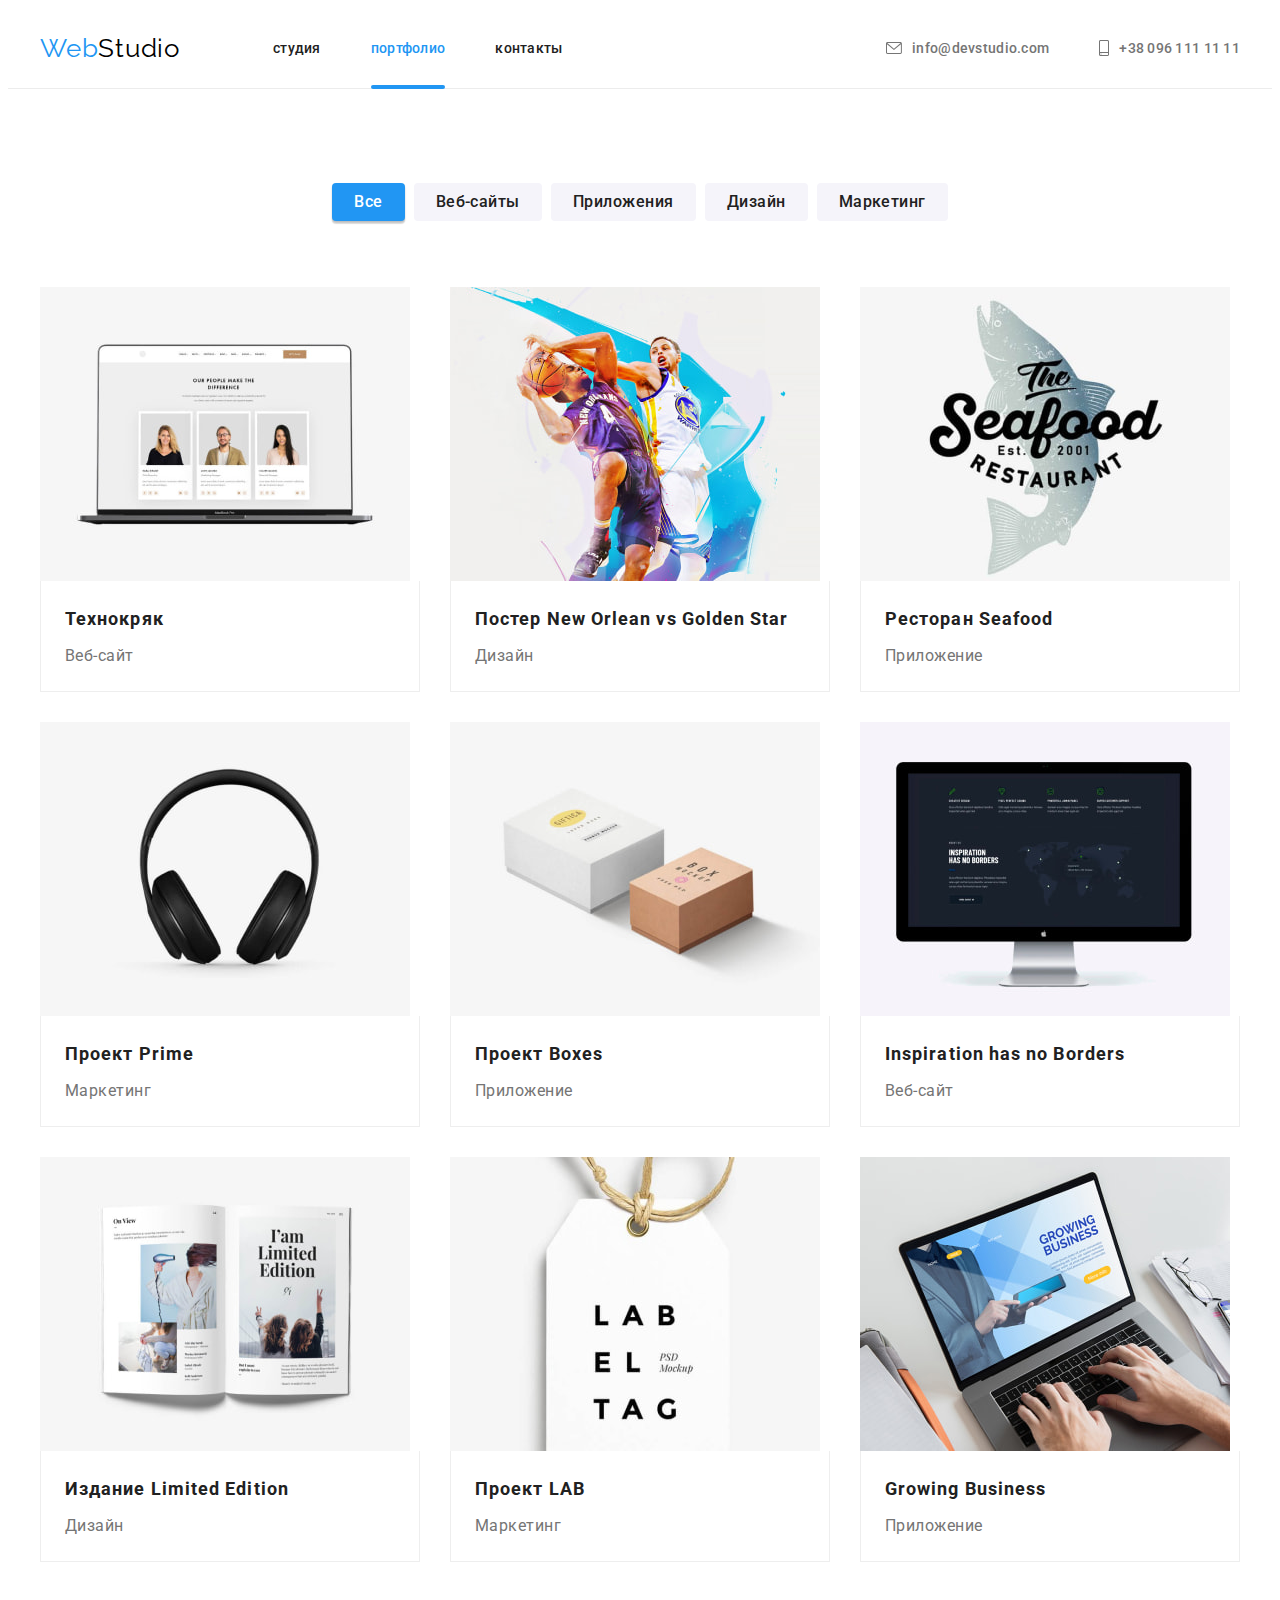
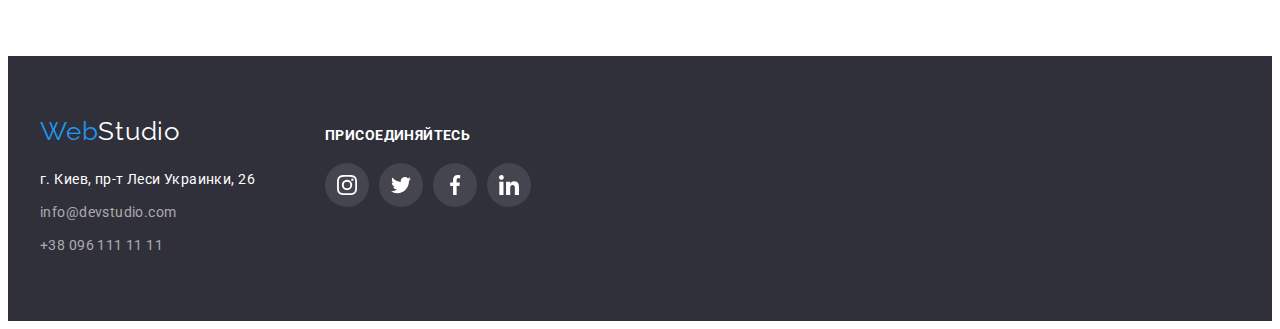
==== portfolio.html @ c6b029d8 "Initial commit" ====
<!DOCTYPE html>
<html lang="en">
  <head>
    <meta charset="UTF-8" />
    <meta http-equiv="X-UA-Compatible" content="IE=edge" />
    <meta name="viewport" content="width=device-width, initial-scale=1.0" />
    <!-- Normalized start -->
    <link
      rel="stylesheet"
      href="https://cdnjs.cloudflare.com/ajax/libs/modern-normalize/1.1.0/modern-normalize.min.css"
      integrity="sha512-wpPYUAdjBVSE4KJnH1VR1HeZfpl1ub8YT/NKx4PuQ5NmX2tKuGu6U/JRp5y+Y8XG2tV+wKQpNHVUX03MfMFn9Q=="
      crossorigin="anonymous"
      referrerpolicy="no-referrer"
    />
    <!-- Normalized end -->

    <!-- font start -->
    <link rel="preconnect" href="https://fonts.googleapis.com" />
    <link rel="preconnect" href="https://fonts.gstatic.com" crossorigin />
    <link
      href="https://fonts.googleapis.com/css2?family=Raleway:wght@700&family=Roboto:wght@400;500;700;900&display=swap"
      rel="stylesheet"
    />
    <!-- font end -->
    <link rel="stylesheet" href=".\css\styles.css" />
    <title>Portfolio</title>
  </head>
  <body>
    <!-- header -->
    <header class="header">
      <div class="header-container container">
        <nav class="header-nav">
          <a class="logo link" href=".\index.html"> <span class="web">Web</span>Studio</a>
          <ul class="header-list list">
            <li class="header-item">
              <a class="header-link link" href=".\index.html">студия</a>
            </li>
            <li class="header-item">
              <a class="header-link header-link-current link" href=".\portfolio.html">портфолио</a>
            </li>
            <li class="header-item">
              <a class="header-link link" href="">контакты</a>
            </li>
          </ul>
        </nav>
        <ul class="contact-list list">
          <li class="header-item">
            <a class="header-contact link" href="mailto:info@devstudio.com">
              <svg class="header-svg" width="16" height="12">
                <use href="./images/icons.svg#envelope"></use>
              </svg>
              info@devstudio.com</a
            >
          </li>
          <li class="header-item">
            <a class="header-contact link" href="tel:+380961111111">
              <svg class="header-svg" width="10" height="16">
                <use href="./images/icons.svg#smartphone"></use>
              </svg>
              +38 096 111 11 11</a
            >
          </li>
        </ul>
      </div>
    </header>
    <!-- main -->
    <main class="main">
      <!--portfolio buttons  -->
      <section class="main-nav-toggle saction">
        <div class="main-nav-container container">
          <ul class="main-nav-list list">
            <li class="main-nav-item item">
              <button class="main-nav-btn btn-current" type="button">Все</button>
            </li>
            <li class="main-nav-item item">
              <button class="main-nav-btn" type="button">Веб-сайты</button>
            </li>
            <li class="main-nav-item item">
              <button class="main-nav-btn" type="button">Приложения</button>
            </li>
            <li class="main-nav-item item">
              <button class="main-nav-btn" type="button">Дизайн</button>
            </li>
            <li class="main-nav-item item">
              <button class="main-nav-btn" type="button">Маркетинг</button>
            </li>
          </ul>
          <!-- portfolio projects -->
          <h1 class="visually-hidden">Портфолио</h1>
          <ul class="portfolio-list list">
            <li class="portfolio-item item">
              <a class="portfolio-link link" href="">
                <div class="overlay-block">
                  <img
                    class="portfolio-img"
                    src=".\images\portfolio\img1.jpg"
                    alt="project images"
                    width="370px"
                    height="294px"
                  />
                  <div class="overlay">
                    <p class="overlay-text">
                      Ресурс предлагает комплексные предложения с разным уровнем функционала и
                      сервисов. Все это позволит посетителю получить исчерпывающие сведения о
                      компании или частном лице.
                    </p>
                  </div>
                </div>
                <div class="portfolio-wraper">
                  <h2 class="portfolio-project">Технокряк</h2>
                  <p class="portfolio-descr">Веб-сайт</p>
                </div>
              </a>
            </li>
            <li class="portfolio-item item">
              <a class="portfolio-link link" href="">
                <div class="overlay-block">
                  <img
                    class="portfolio-img"
                    src=".\images\portfolio\img2.jpg"
                    alt="project images"
                    width="370px"
                    height="294px"
                  />
                  <div class="overlay">
                    <p class="overlay-text">
                      Ресурс предлагает комплексные предложения с разным уровнем функционала и
                      сервисов. Все это позволит посетителю получить исчерпывающие сведения о
                      компании или частном лице.
                    </p>
                  </div>
                </div>
                <div class="portfolio-wraper">
                  <h2 class="portfolio-project">Постер New Orlean vs Golden Star</h2>
                  <p class="portfolio-descr">Дизайн</p>
                </div>
              </a>
            </li>
            <li class="portfolio-item item">
              <a class="portfolio-link link" href="">
                <div class="overlay-block">
                  <img
                    class="portfolio-img"
                    src=".\images\portfolio\img3.jpg"
                    alt="project images"
                    width="370px"
                    height="294px"
                  />
                  <div class="overlay">
                    <p class="overlay-text">
                      Ресурс предлагает комплексные предложения с разным уровнем функционала и
                      сервисов. Все это позволит посетителю получить исчерпывающие сведения о
                      компании или частном лице.
                    </p>
                  </div>
                </div>
                <div class="portfolio-wraper">
                  <h2 class="portfolio-project">Ресторан Seafood</h2>
                  <p class="portfolio-descr">Приложение</p>
                </div>
              </a>
            </li>
            <li class="portfolio-item item">
              <a class="portfolio-link link" href="">
                <div class="overlay-block">
                  <img
                    class="portfolio-img"
                    src=".\images\portfolio\img4.jpg"
                    alt="project images"
                    width="370px"
                    height="294px"
                  />
                  <div class="overlay">
                    <p class="overlay-text">
                      Ресурс предлагает комплексные предложения с разным уровнем функционала и
                      сервисов. Все это позволит посетителю получить исчерпывающие сведения о
                      компании или частном лице.
                    </p>
                  </div>
                </div>
                <div class="portfolio-wraper">
                  <h2 class="portfolio-project">Проект Prime</h2>
                  <p class="portfolio-descr">Маркетинг</p>
                </div>
              </a>
            </li>
            <li class="portfolio-item item">
              <a class="portfolio-link link" href="">
                <div class="overlay-block">
                  <img
                    class="portfolio-img"
                    src=".\images\portfolio\img5.jpg"
                    alt="project images"
                    width="370px"
                    height="294px"
                  />
                  <div class="overlay">
                    <p class="overlay-text">
                      Ресурс предлагает комплексные предложения с разным уровнем функционала и
                      сервисов. Все это позволит посетителю получить исчерпывающие сведения о
                      компании или частном лице.
                    </p>
                  </div>
                </div>
                <div class="portfolio-wraper">
                  <h2 class="portfolio-project">Проект Boxes</h2>
                  <p class="portfolio-descr">Приложение</p>
                </div>
              </a>
            </li>
            <li class="portfolio-item item">
              <a class="portfolio-link link" href="">
                <div class="overlay-block">
                  <img
                    class="portfolio-img"
                    src=".\images\portfolio\img6.jpg"
                    alt="project images"
                    width="370px"
                    height="294px"
                  />
                  <div class="overlay">
                    <p class="overlay-text">
                      Ресурс предлагает комплексные предложения с разным уровнем функционала и
                      сервисов. Все это позволит посетителю получить исчерпывающие сведения о
                      компании или частном лице.
                    </p>
                  </div>
                </div>
                <div class="portfolio-wraper">
                  <h2 class="portfolio-project">Inspiration has no Borders</h2>
                  <p class="portfolio-descr">Веб-сайт</p>
                </div>
              </a>
            </li>
            <li class="portfolio-item item">
              <a class="portfolio-link link" href="">
                <div class="overlay-block">
                  <img
                    class="portfolio-img"
                    src=".\images\portfolio\img7.jpg"
                    alt="project images"
                    width="370px"
                    height="294px"
                  />
                  <div class="overlay">
                    <p class="overlay-text">
                      Ресурс предлагает комплексные предложения с разным уровнем функционала и
                      сервисов. Все это позволит посетителю получить исчерпывающие сведения о
                      компании или частном лице.
                    </p>
                  </div>
                </div>
                <div class="portfolio-wraper">
                  <h2 class="portfolio-project">Издание Limited Edition</h2>
                  <p class="portfolio-descr">Дизайн</p>
                </div>
              </a>
            </li>
            <li class="portfolio-item item">
              <a class="portfolio-link link" href="">
                <div class="overlay-block">
                  <img
                    class="portfolio-img"
                    src=".\images\portfolio\img8.jpg"
                    alt="project images"
                    width="370px"
                    height="294px"
                  />
                  <div class="overlay">
                    <p class="overlay-text">
                      Ресурс предлагает комплексные предложения с разным уровнем функционала и
                      сервисов. Все это позволит посетителю получить исчерпывающие сведения о
                      компании или частном лице.
                    </p>
                  </div>
                </div>
                <div class="portfolio-wraper">
                  <h2 class="portfolio-project">Проект LAB</h2>
                  <p class="portfolio-descr">Маркетинг</p>
                </div>
              </a>
            </li>
            <li class="portfolio-item item">
              <a class="portfolio-link link" href="">
                <div class="overlay-block">
                  <img
                    class="portfolio-img"
                    src=".\images\portfolio\img9.jpg"
                    alt="project images"
                    width="370px"
                    height="294px"
                  />
                  <div class="overlay">
                    <p class="overlay-text">
                      Ресурс предлагает комплексные предложения с разным уровнем функционала и
                      сервисов. Все это позволит посетителю получить исчерпывающие сведения о
                      компании или частном лице.
                    </p>
                  </div>
                </div>
                <div class="portfolio-wraper">
                  <h2 class="portfolio-project">Growing Business</h2>
                  <p class="portfolio-descr">Приложение</p>
                </div>
              </a>
            </li>
          </ul>
        </div>
      </section>
    </main>
    <!-- footer -->
    <footer class="footer">
      <div class="footer-container container">
        <div>
          <a class="footer-logo link" href="index.html"><span class="web">Web</span>Studio</a>
          <address class="address">
            <ul class="address-list list">
              <li class="address-item">
                <a class="footer-link-geo link" href="https://goo.gl/maps/VQwM4wYodzAUSdx47"
                  >г. Киев, пр-т Леси Украинки, 26</a
                >
              </li>
              <li class="address-item">
                <a class="footer-link-contact link" href="mailto:info@devstudio.com"
                  >info@devstudio.com</a
                >
              </li>
              <li class="address-item">
                <a class="footer-link-contact link" href="tel:+380961111111">+38 096 111 11 11</a>
              </li>
            </ul>
          </address>
        </div>
        <div class="footer-svg">
          <p class="footer-slogan">присоединяйтесь</p>
          <ul class="footer-svg-list list">
            <li class="footer-svg-item">
              <a
                class="footer-svg-link link"
                href=""
                target="_blank"
                rel="noopener noreferrer"
                aria-label="instagram"
              >
                <svg class="footer-svg-icon" width="20" height="20">
                  <use href="./images/icons.svg#instagram"></use>
                </svg>
              </a>
            </li>
            <li class="footer-svg-item">
              <a
                class="footer-svg-link link"
                href=""
                target="_blank"
                rel="noopener noreferrer"
                aria-label="twitter"
              >
                <svg class="footer-svg-icon" width="20" height="20">
                  <use href="./images/icons.svg#twitter"></use>
                </svg>
              </a>
            </li>
            <li class="footer-svg-item">
              <a
                class="footer-svg-link link"
                href=""
                target="_blank"
                rel="noopener noreferrer"
                aria-label="facebook"
              >
                <svg class="footer-svg-icon" width="20" height="20">
                  <use href="./images/icons.svg#facebook"></use>
                </svg>
              </a>
            </li>
            <li class="footer-svg-item">
              <a
                class="footer-svg-link link"
                href=""
                target="_blank"
                rel="noopener noreferrer"
                aria-label="linkedin"
              >
                <svg class="footer-svg-icon" width="20" height="20">
                  <use href="./images/icons.svg#linkedin"></use>
                </svg>
              </a>
            </li>
          </ul>
        </div>
      </div>
    </footer>
  </body>
</html>
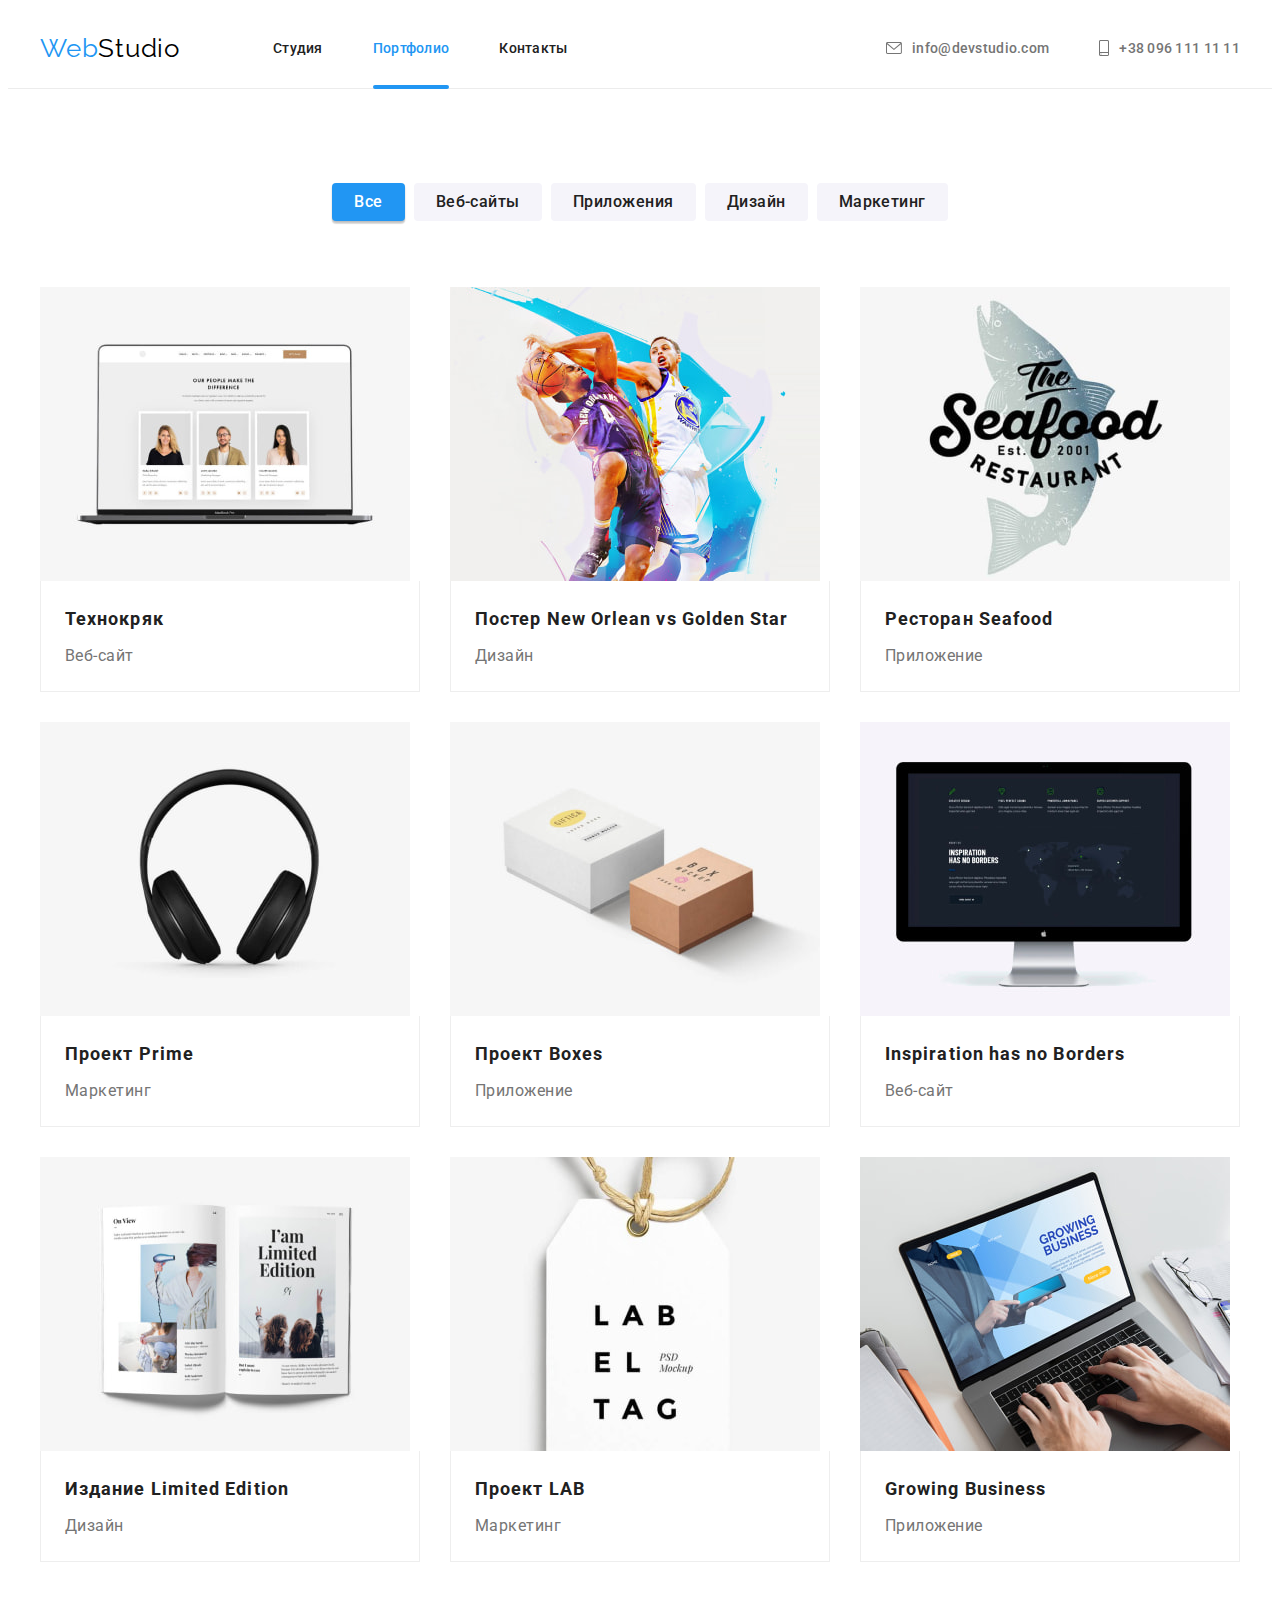
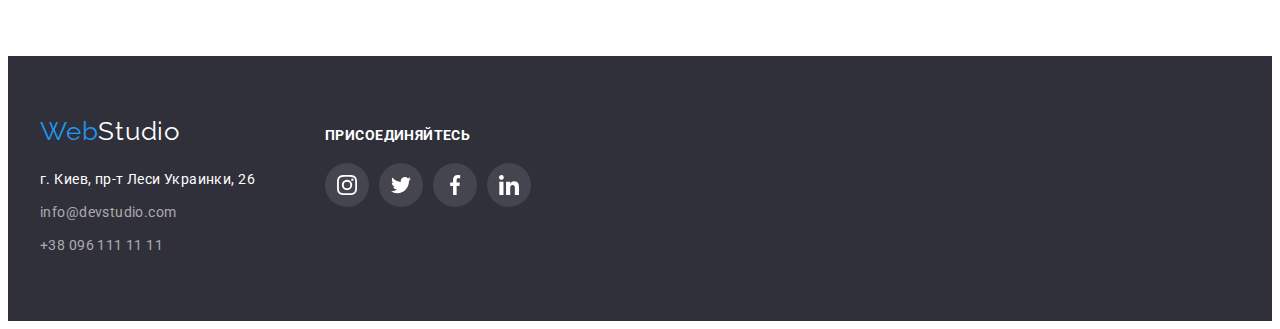
==== commit d1d67674: "modal window" ====
--- a/portfolio.html
+++ b/portfolio.html
@@ -33,13 +33,13 @@
           <a class="logo link" href=".\index.html"> <span class="web">Web</span>Studio</a>
           <ul class="header-list list">
             <li class="header-item">
-              <a class="header-link link" href=".\index.html">студия</a>
+              <a class="header-link link" href=".\index.html">Студия</a>
             </li>
             <li class="header-item">
-              <a class="header-link header-link-current link" href=".\portfolio.html">портфолио</a>
+              <a class="header-link header-link-current link" href=".\portfolio.html">Портфолио</a>
             </li>
             <li class="header-item">
-              <a class="header-link link" href="">контакты</a>
+              <a class="header-link link" href="">Контакты</a>
             </li>
           </ul>
         </nav>
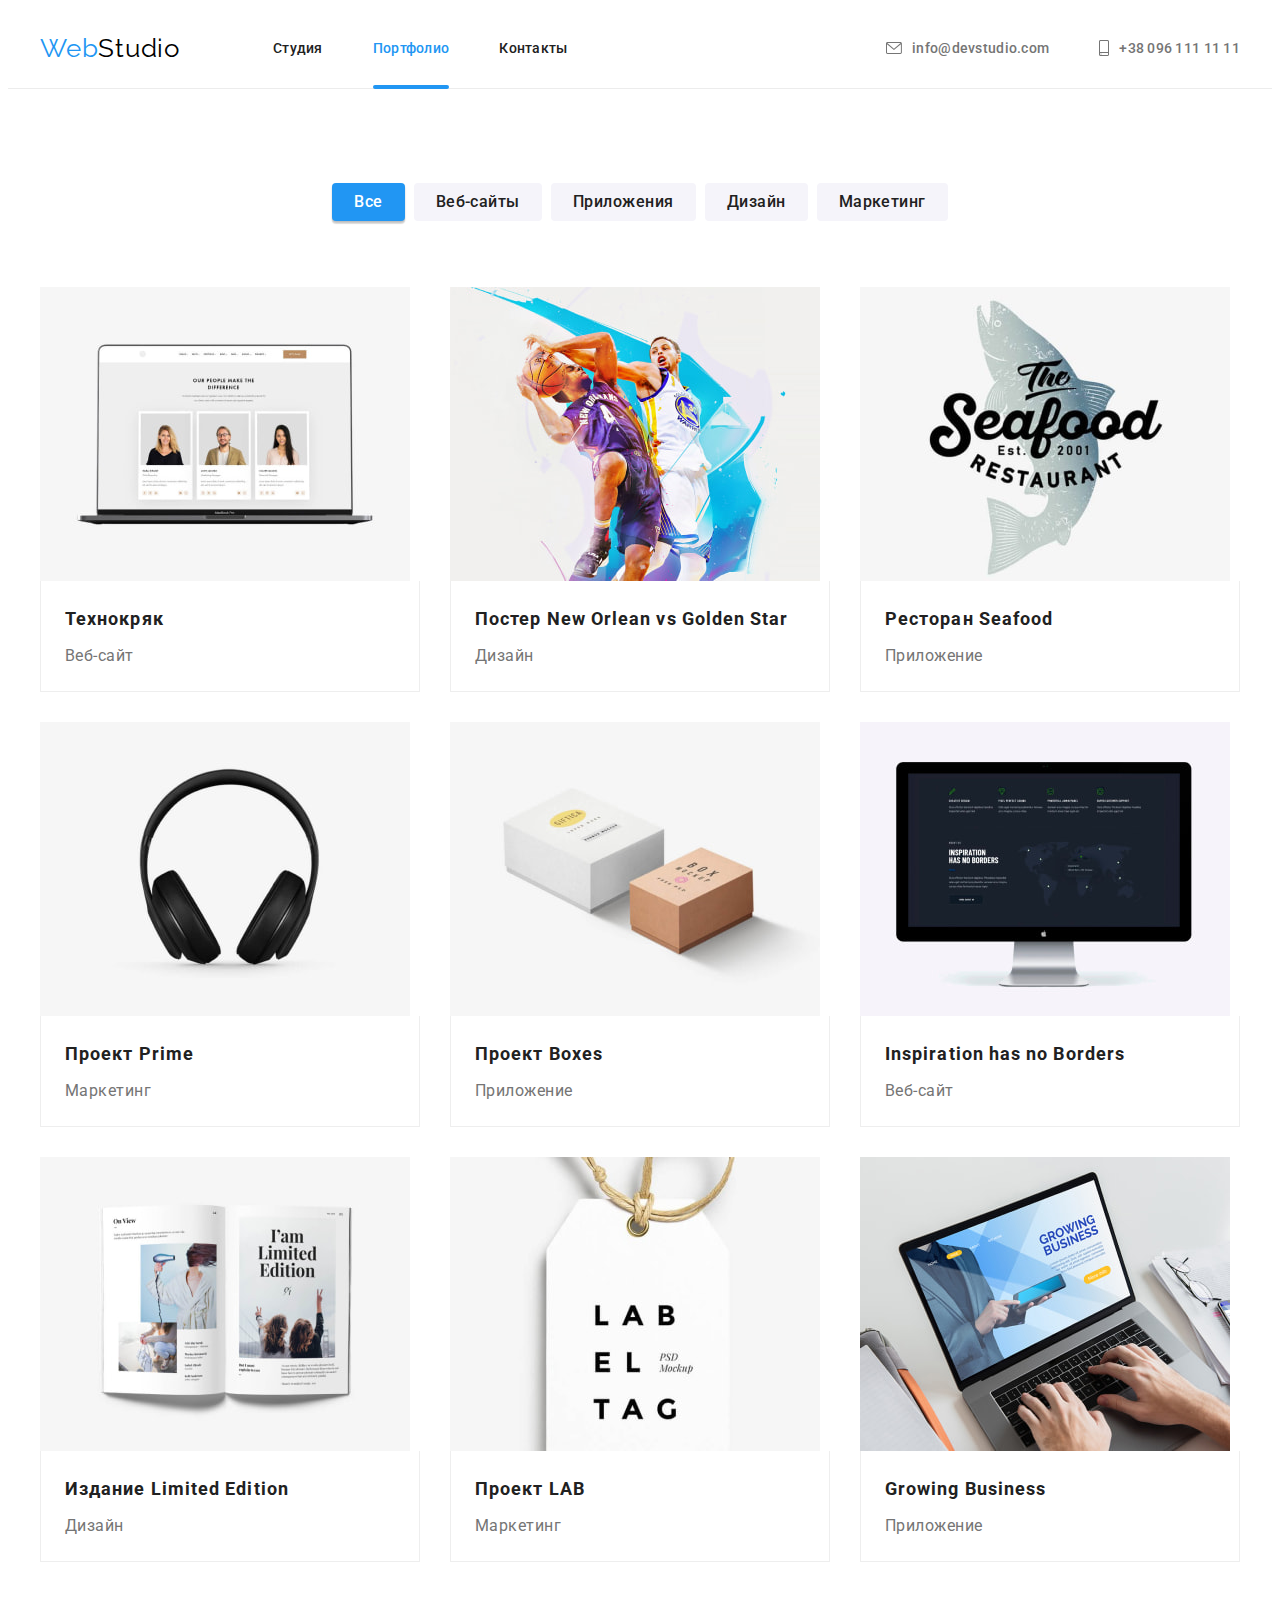
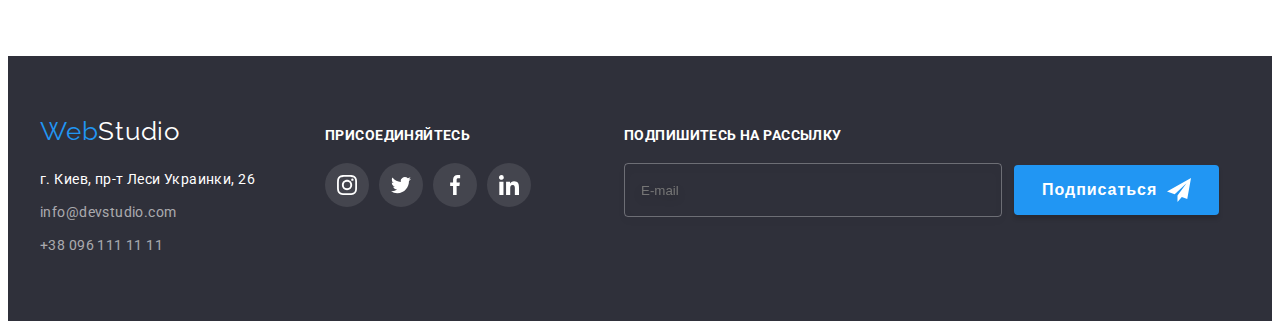
==== commit 5338671e: "mailing form" ====
--- a/portfolio.html
+++ b/portfolio.html
@@ -388,6 +388,22 @@
             </li>
           </ul>
         </div>
+        <div class="footer-form-mailing">
+          <p class="footer-slogan">Подпишитесь на рассылку</p>
+          <div class="fut-div">
+            <form class="footer-form">
+              <label class="footer-form-label" for="">
+                <input class="footer-form-input" placeholder="E-mail" type="email" name="mailing" />
+              </label>
+              <button class="footer-form-btn" type="submit">
+                <span class="footer-form-btn-txt">Подписаться</span>
+                <svg class="footer-form-btn-icon" width="24" height="24">
+                  <use href="./images/icons.svg#icon-send"></use>
+                </svg>
+              </button>
+            </form>
+          </div>
+        </div>
       </div>
     </footer>
   </body>
